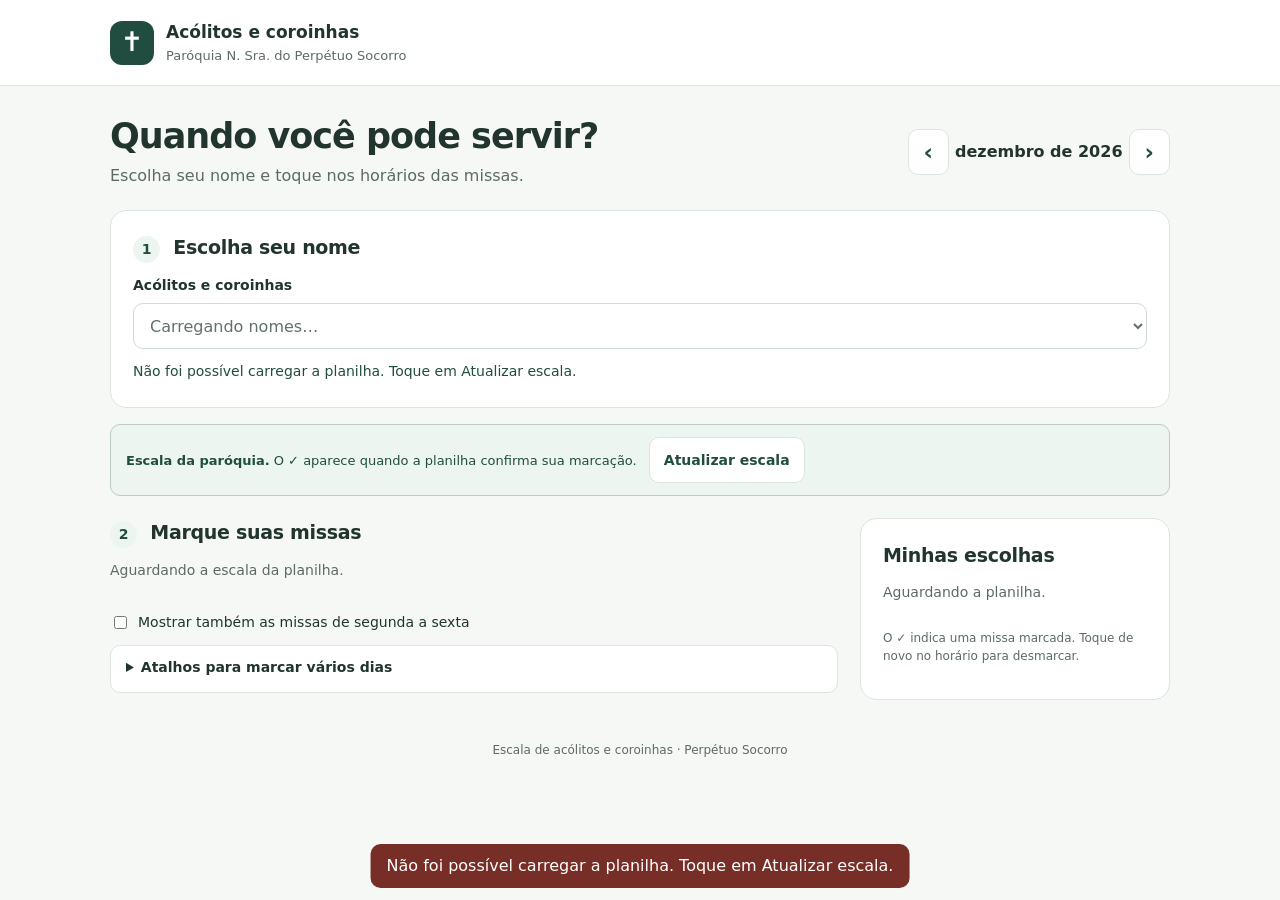
==== index.html @ 7ec21995 "Visual: modernizar e destacar lista de quem vai servir com cards, badges e tags de nomes" ====
<!DOCTYPE html>
<html lang="pt-BR">
<head>
<meta charset="UTF-8">
<meta name="viewport" content="width=device-width, initial-scale=1">
<meta name="theme-color" content="#214d40">
<title>Escala de Acólitos e Coroinhas</title>
<link rel="icon" href="favicon.ico">
<style>
:root{--green:#214d40;--light:#edf5f0;--ink:#21352e;--muted:#5c6b63;--line:#dce5de;--bg:#f6f8f5}*{box-sizing:border-box}body{margin:0;background:var(--bg);color:var(--ink);font-family:system-ui,-apple-system,BlinkMacSystemFont,"Segoe UI",sans-serif;font-size:16px;line-height:1.5}button,select{font:inherit}button,a,select{-webkit-tap-highlight-color:transparent}button,select,summary{min-height:46px}button{cursor:pointer;border:1px solid var(--line);border-radius:10px;background:white;color:var(--green);padding:10px 14px;font-weight:600}button:hover{background:var(--light)}button:disabled{cursor:default;opacity:.55}button:focus-visible,a:focus-visible,select:focus-visible,summary:focus-visible{outline:3px solid #b47e25;outline-offset:3px}a{color:var(--green);text-underline-offset:3px}.wrap{width:min(1060px,100% - 36px);margin:auto}header{background:white;border-bottom:1px solid var(--line)}.brand{display:flex;gap:12px;align-items:center;padding:20px 0}.brand-mark{display:grid;place-items:center;width:44px;height:44px;border-radius:12px;background:var(--green);color:white;font-size:27px}.brand strong{display:block;font-size:17px}.brand small{display:block;color:var(--muted);font-size:13px}.intro{margin:30px 0 22px;display:flex;justify-content:space-between;align-items:center;gap:16px}h1{font-size:clamp(27px,4vw,35px);letter-spacing:-1px;line-height:1.15;margin:0 0 8px}h2{font-size:19px;margin:0 0 12px;letter-spacing:-.3px}h3{font-size:16px;margin:0}.muted{color:var(--muted)}p{margin:0 0 12px}.intro p{margin:0}.month-nav{display:flex;align-items:center;gap:6px;white-space:nowrap}.month-nav span{min-width:165px;text-align:center;font-weight:650}.month-nav button{font-size:23px;line-height:1;padding:8px 15px}.card{background:white;border:1px solid var(--line);border-radius:16px;padding:22px}.step{display:inline-grid;place-items:center;width:27px;height:27px;background:var(--light);color:var(--green);border-radius:50%;font-size:14px;margin-right:7px}.profile-fields{display:grid;grid-template-columns:260px 1fr;gap:22px}.field-label{display:block;font-size:14px;font-weight:650;margin-bottom:7px}.roles{display:flex;gap:6px}.roles button{flex:1}.roles button[aria-pressed="true"]{background:var(--green);color:white;border-color:var(--green)}select{width:100%;border:1px solid #bdcdc1;border-radius:10px;background:white;color:var(--ink);padding:10px 12px}.notice{font-size:13px;color:#6f561c;background:#fbf6e8;border:1px solid #eadfbe;padding:12px 15px;border-radius:10px;margin:16px 0 22px}.layout{display:grid;grid-template-columns:minmax(0,1fr) 310px;gap:22px;align-items:start}.calendar-head{margin-bottom:18px}.calendar-head p{font-size:14px}.shortcuts{border:1px solid var(--line);border-radius:10px;margin-bottom:18px;background:white}summary{cursor:pointer;display:list-item;padding:11px 15px;font-weight:600;font-size:14px}.shortcut-actions{display:flex;gap:8px;flex-wrap:wrap;padding:0 14px 14px}.shortcut-actions button{font-size:14px}.day{margin-bottom:14px;padding:18px}.day-head{display:flex;justify-content:space-between;gap:12px;align-items:center;margin-bottom:12px}.day-head time{font-size:15px;font-weight:700}.today-tag{font-size:12px;color:var(--green);background:var(--light);padding:3px 8px;border-radius:6px}.slots{display:grid;grid-template-columns:repeat(3,minmax(0,1fr));gap:9px}.slot{min-height:66px;padding:9px 6px;display:flex;flex-direction:column;align-items:center;justify-content:center;gap:1px}.slot small{font-size:11px;font-weight:500;color:var(--muted)}.slot[aria-pressed="true"]{background:var(--green);border-color:var(--green);color:white}.slot[aria-pressed="true"] small{color:#e4f0e8}.roster{margin-top:14px;border-top:1px dashed var(--line);padding-top:10px}.roster summary{cursor:pointer;padding:8px 12px;background:var(--light);border:1px solid #d5e5db;border-radius:8px;color:var(--green);font-weight:700;font-size:13.5px;display:inline-flex;align-items:center;gap:8px;transition:all .2s ease;user-select:none}.roster summary:hover{background:#e2ede6;border-color:#bcd5c5}.roster[open] summary{margin-bottom:12px;background:var(--green);color:white;border-color:var(--green)}.roster-list{display:flex;flex-direction:column;gap:9px;background:#f8faf8;border:1px solid #e1ebe4;border-radius:12px;padding:12px;margin-top:8px}.roster-row{display:flex;flex-direction:column;gap:7px;background:white;border:1px solid #e3ede6;border-radius:10px;padding:10px 12px;box-shadow:0 1px 3px rgba(33,77,64,.04)}.roster-row-head{display:flex;align-items:center;justify-content:space-between;gap:8px;flex-wrap:wrap}.roster-time-badge{background:var(--green);color:white;font-size:13px;font-weight:700;padding:3px 9px;border-radius:6px;display:inline-flex;align-items:center;gap:4px;letter-spacing:.3px}.roster-label-tag{background:#fef7e6;color:#8c6818;border:1px solid #f6e0a8;font-size:11.5px;font-weight:600;padding:2px 8px;border-radius:6px}.roster-count-badge{font-size:11.5px;font-weight:600;color:var(--muted);background:#edf3ef;padding:2px 8px;border-radius:6px;margin-left:auto}.roster-names-wrap{display:flex;flex-wrap:wrap;gap:6px;align-items:center;padding-top:2px}.roster-name-tag{display:inline-flex;align-items:center;gap:5px;background:#edf5f0;border:1px solid #c7dcce;color:#1a4234;font-size:13px;font-weight:600;padding:4px 11px;border-radius:20px;box-shadow:0 1px 2px rgba(0,0,0,.03)}.roster-name-tag.is-me{background:#214d40;color:white;border-color:#214d40;font-weight:700}.roster-empty-tag{font-size:12px;color:#7b8e84;font-style:italic;background:#fafcfa;border:1px dashed #cedbd2;border-radius:8px;padding:5px 10px;display:inline-block}.summary-card{position:sticky;top:20px}.summary-count{font-size:14px;color:var(--muted);margin-bottom:12px}.summary-list{list-style:none;padding:0;margin:0;max-height:350px;overflow:auto}.summary-list li{display:flex;align-items:center;justify-content:space-between;gap:8px;padding:10px 0;border-top:1px solid var(--line);font-size:14px}.remove{border:0;background:none;padding:8px;min-width:44px;min-height:44px;font-size:20px;color:#79534c}.empty{font-size:14px;color:var(--muted);padding:12px 0}.danger{color:#88473c;font-size:13px;width:100%;margin-top:16px}.save-note{font-size:12px;color:var(--muted);margin-top:14px}.status{font-size:14px;min-height:24px;margin-top:12px;color:var(--green)}footer{font-size:12px;color:var(--muted);padding:30px 0;text-align:center}.skip{position:absolute;left:10px;top:-70px;background:white;padding:12px;z-index:10}.skip:focus{top:10px}.summary-jump{display:none}@media(max-width:760px){.intro{display:block;margin-top:24px}.month-nav{margin-top:18px;justify-content:space-between}.profile-fields{grid-template-columns:1fr;gap:16px}.layout{grid-template-columns:1fr}.summary-card{position:static}.card{padding:18px}.summary-jump{display:inline-block;font-size:14px;margin-top:8px}.brand strong{font-size:15px}.brand small{font-size:11px}.wrap{width:calc(100% - 28px)}.day{padding:16px}.slots{gap:8px}.notice{margin-bottom:20px}#mySchedule{scroll-margin-top:15px}}@media(prefers-reduced-motion:no-preference){html{scroll-behavior:smooth}}
.weekday{display:flex;align-items:center;gap:8px;min-height:46px;font-size:14px}.notice button{margin-left:8px;font-size:14px}.notice{background:#edf5f0;color:#214d40;border-color:#bbcebf}#feedback{position:fixed;bottom:12px;left:50%;transform:translateX(-50%);width:max-content;max-width:calc(100% - 24px);background:#214d40;color:white;padding:10px 16px;border-radius:10px;z-index:15;pointer-events:none}#feedback.error{background:#762e27}button[hidden]{display:none}</style>
</head>
<body>
<a class="skip" href="#identity">Ir para escolher meu nome</a>
<header><div class="wrap brand"><span class="brand-mark" aria-hidden="true">✝</span><div><strong>Acólitos e coroinhas</strong><small>Paróquia N. Sra. do Perpétuo Socorro</small></div></div></header>
<main class="wrap">
<div class="intro"><div><h1>Quando você pode servir?</h1><p class="muted">Escolha seu nome e toque nos horários das missas.</p></div><nav class="month-nav" aria-label="Escolher mês"><button id="prevMonth" aria-label="Mês anterior">‹</button><span id="monthLabel" aria-live="polite"></span><button id="nextMonth" aria-label="Próximo mês">›</button></nav></div>
<section id="identity" class="card" aria-labelledby="identityTitle"><h2 id="identityTitle"><span class="step">1</span> Escolha seu nome</h2><label for="userSelect" class="field-label">Acólitos e coroinhas</label><select id="userSelect" disabled><option>Carregando nomes…</option></select><div id="status" class="status" role="status" aria-live="polite">Buscando a escala na planilha…</div></section>
<p class="notice"><strong>Escala da paróquia.</strong> O ✓ aparece quando a planilha confirma sua marcação. <button id="refresh" type="button">Atualizar escala</button></p>
<div class="layout"><section aria-labelledby="calendarTitle"><div class="calendar-head"><h2 id="calendarTitle"><span class="step">2</span> Marque suas missas</h2><p class="muted" id="calendarHint">Escolha seu nome acima para liberar os horários.</p><a href="#mySchedule" class="summary-jump">Ver minhas escolhas ↓</a></div>
<label class="weekday"><input type="checkbox" id="allDays"> Mostrar também as missas de segunda a sexta</label><details class="shortcuts"><summary>Atalhos para marcar vários dias</summary><div class="shortcut-actions"><button data-bulk="19:00">Domingos às 19h</button><button data-bulk="10:00">Domingos às 10h</button><button data-bulk="18:00">Sábados às 18h</button></div></details><div id="days"></div></section>
<aside id="mySchedule" class="card summary-card" aria-labelledby="summaryTitle"><h2 id="summaryTitle">Minhas escolhas</h2><p class="summary-count" id="summaryCount"></p><ul class="summary-list" id="summaryList"></ul><button class="danger" id="clearAll" disabled>Desmarcar minhas missas deste mês</button><p class="save-note">O ✓ indica uma missa marcada. Toque de novo no horário para desmarcar.</p></aside></div>
</main><div id="feedback" role="status" hidden></div><footer class="wrap">Escala de acólitos e coroinhas · Perpétuo Socorro</footer>
<script src="escala-planilha.js"></script>
</body>
</html>
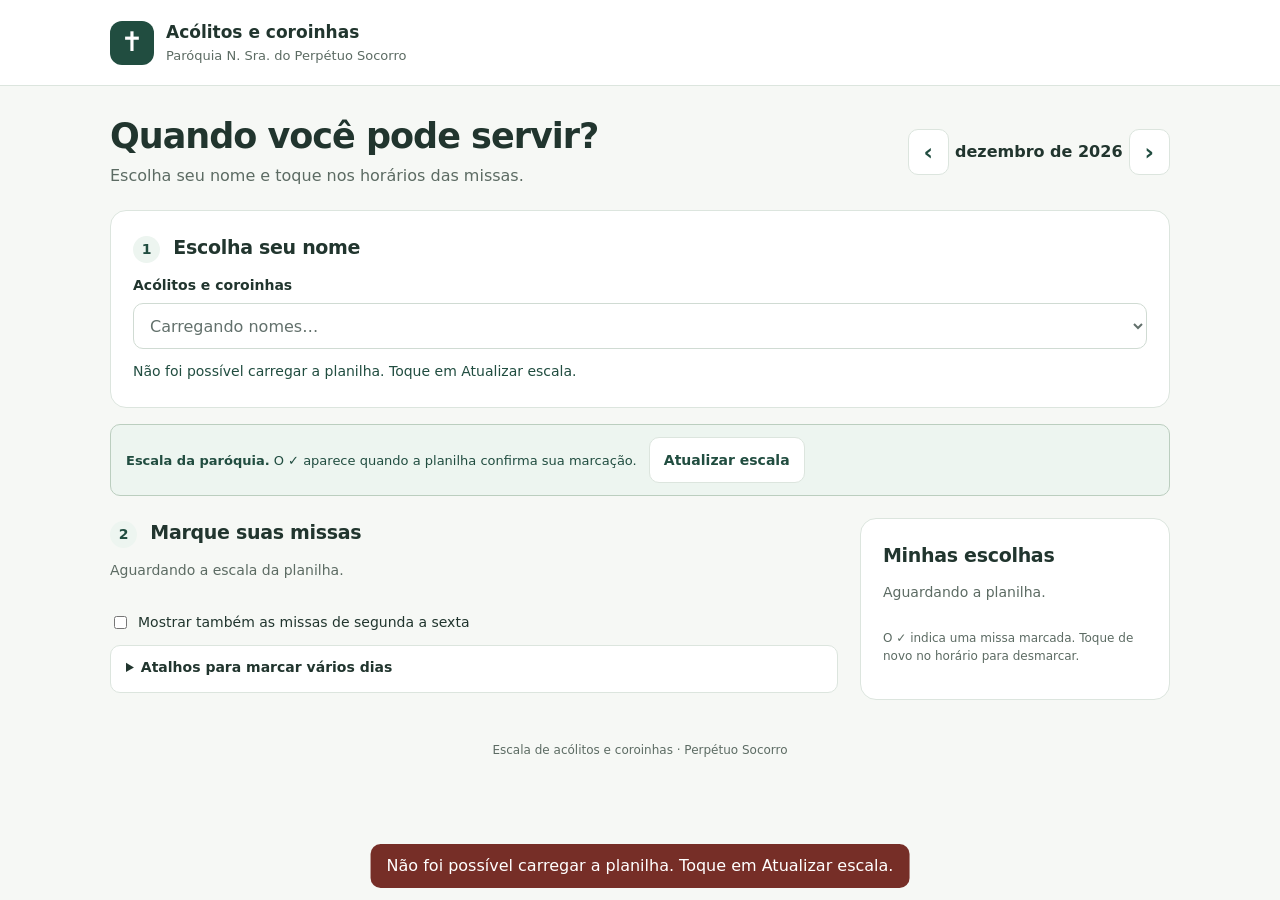
==== commit d6853441: "Adicionar opcoes para Substituir acolito, tirar individualmente no x e botao Tirar todos do horario" ====
--- a/index.html
+++ b/index.html
@@ -1,26 +1,804 @@
 <!DOCTYPE html>
 <html lang="pt-BR">
+
 <head>
-<meta charset="UTF-8">
-<meta name="viewport" content="width=device-width, initial-scale=1">
-<meta name="theme-color" content="#214d40">
-<title>Escala de Acólitos e Coroinhas</title>
-<link rel="icon" href="favicon.ico">
-<style>
-:root{--green:#214d40;--light:#edf5f0;--ink:#21352e;--muted:#5c6b63;--line:#dce5de;--bg:#f6f8f5}*{box-sizing:border-box}body{margin:0;background:var(--bg);color:var(--ink);font-family:system-ui,-apple-system,BlinkMacSystemFont,"Segoe UI",sans-serif;font-size:16px;line-height:1.5}button,select{font:inherit}button,a,select{-webkit-tap-highlight-color:transparent}button,select,summary{min-height:46px}button{cursor:pointer;border:1px solid var(--line);border-radius:10px;background:white;color:var(--green);padding:10px 14px;font-weight:600}button:hover{background:var(--light)}button:disabled{cursor:default;opacity:.55}button:focus-visible,a:focus-visible,select:focus-visible,summary:focus-visible{outline:3px solid #b47e25;outline-offset:3px}a{color:var(--green);text-underline-offset:3px}.wrap{width:min(1060px,100% - 36px);margin:auto}header{background:white;border-bottom:1px solid var(--line)}.brand{display:flex;gap:12px;align-items:center;padding:20px 0}.brand-mark{display:grid;place-items:center;width:44px;height:44px;border-radius:12px;background:var(--green);color:white;font-size:27px}.brand strong{display:block;font-size:17px}.brand small{display:block;color:var(--muted);font-size:13px}.intro{margin:30px 0 22px;display:flex;justify-content:space-between;align-items:center;gap:16px}h1{font-size:clamp(27px,4vw,35px);letter-spacing:-1px;line-height:1.15;margin:0 0 8px}h2{font-size:19px;margin:0 0 12px;letter-spacing:-.3px}h3{font-size:16px;margin:0}.muted{color:var(--muted)}p{margin:0 0 12px}.intro p{margin:0}.month-nav{display:flex;align-items:center;gap:6px;white-space:nowrap}.month-nav span{min-width:165px;text-align:center;font-weight:650}.month-nav button{font-size:23px;line-height:1;padding:8px 15px}.card{background:white;border:1px solid var(--line);border-radius:16px;padding:22px}.step{display:inline-grid;place-items:center;width:27px;height:27px;background:var(--light);color:var(--green);border-radius:50%;font-size:14px;margin-right:7px}.profile-fields{display:grid;grid-template-columns:260px 1fr;gap:22px}.field-label{display:block;font-size:14px;font-weight:650;margin-bottom:7px}.roles{display:flex;gap:6px}.roles button{flex:1}.roles button[aria-pressed="true"]{background:var(--green);color:white;border-color:var(--green)}select{width:100%;border:1px solid #bdcdc1;border-radius:10px;background:white;color:var(--ink);padding:10px 12px}.notice{font-size:13px;color:#6f561c;background:#fbf6e8;border:1px solid #eadfbe;padding:12px 15px;border-radius:10px;margin:16px 0 22px}.layout{display:grid;grid-template-columns:minmax(0,1fr) 310px;gap:22px;align-items:start}.calendar-head{margin-bottom:18px}.calendar-head p{font-size:14px}.shortcuts{border:1px solid var(--line);border-radius:10px;margin-bottom:18px;background:white}summary{cursor:pointer;display:list-item;padding:11px 15px;font-weight:600;font-size:14px}.shortcut-actions{display:flex;gap:8px;flex-wrap:wrap;padding:0 14px 14px}.shortcut-actions button{font-size:14px}.day{margin-bottom:14px;padding:18px}.day-head{display:flex;justify-content:space-between;gap:12px;align-items:center;margin-bottom:12px}.day-head time{font-size:15px;font-weight:700}.today-tag{font-size:12px;color:var(--green);background:var(--light);padding:3px 8px;border-radius:6px}.slots{display:grid;grid-template-columns:repeat(3,minmax(0,1fr));gap:9px}.slot{min-height:66px;padding:9px 6px;display:flex;flex-direction:column;align-items:center;justify-content:center;gap:1px}.slot small{font-size:11px;font-weight:500;color:var(--muted)}.slot[aria-pressed="true"]{background:var(--green);border-color:var(--green);color:white}.slot[aria-pressed="true"] small{color:#e4f0e8}.roster{margin-top:14px;border-top:1px dashed var(--line);padding-top:10px}.roster summary{cursor:pointer;padding:8px 12px;background:var(--light);border:1px solid #d5e5db;border-radius:8px;color:var(--green);font-weight:700;font-size:13.5px;display:inline-flex;align-items:center;gap:8px;transition:all .2s ease;user-select:none}.roster summary:hover{background:#e2ede6;border-color:#bcd5c5}.roster[open] summary{margin-bottom:12px;background:var(--green);color:white;border-color:var(--green)}.roster-list{display:flex;flex-direction:column;gap:9px;background:#f8faf8;border:1px solid #e1ebe4;border-radius:12px;padding:12px;margin-top:8px}.roster-row{display:flex;flex-direction:column;gap:7px;background:white;border:1px solid #e3ede6;border-radius:10px;padding:10px 12px;box-shadow:0 1px 3px rgba(33,77,64,.04)}.roster-row-head{display:flex;align-items:center;justify-content:space-between;gap:8px;flex-wrap:wrap}.roster-time-badge{background:var(--green);color:white;font-size:13px;font-weight:700;padding:3px 9px;border-radius:6px;display:inline-flex;align-items:center;gap:4px;letter-spacing:.3px}.roster-label-tag{background:#fef7e6;color:#8c6818;border:1px solid #f6e0a8;font-size:11.5px;font-weight:600;padding:2px 8px;border-radius:6px}.roster-count-badge{font-size:11.5px;font-weight:600;color:var(--muted);background:#edf3ef;padding:2px 8px;border-radius:6px;margin-left:auto}.roster-names-wrap{display:flex;flex-wrap:wrap;gap:6px;align-items:center;padding-top:2px}.roster-name-tag{display:inline-flex;align-items:center;gap:5px;background:#edf5f0;border:1px solid #c7dcce;color:#1a4234;font-size:13px;font-weight:600;padding:4px 11px;border-radius:20px;box-shadow:0 1px 2px rgba(0,0,0,.03)}.roster-name-tag.is-me{background:#214d40;color:white;border-color:#214d40;font-weight:700}.roster-empty-tag{font-size:12px;color:#7b8e84;font-style:italic;background:#fafcfa;border:1px dashed #cedbd2;border-radius:8px;padding:5px 10px;display:inline-block}.summary-card{position:sticky;top:20px}.summary-count{font-size:14px;color:var(--muted);margin-bottom:12px}.summary-list{list-style:none;padding:0;margin:0;max-height:350px;overflow:auto}.summary-list li{display:flex;align-items:center;justify-content:space-between;gap:8px;padding:10px 0;border-top:1px solid var(--line);font-size:14px}.remove{border:0;background:none;padding:8px;min-width:44px;min-height:44px;font-size:20px;color:#79534c}.empty{font-size:14px;color:var(--muted);padding:12px 0}.danger{color:#88473c;font-size:13px;width:100%;margin-top:16px}.save-note{font-size:12px;color:var(--muted);margin-top:14px}.status{font-size:14px;min-height:24px;margin-top:12px;color:var(--green)}footer{font-size:12px;color:var(--muted);padding:30px 0;text-align:center}.skip{position:absolute;left:10px;top:-70px;background:white;padding:12px;z-index:10}.skip:focus{top:10px}.summary-jump{display:none}@media(max-width:760px){.intro{display:block;margin-top:24px}.month-nav{margin-top:18px;justify-content:space-between}.profile-fields{grid-template-columns:1fr;gap:16px}.layout{grid-template-columns:1fr}.summary-card{position:static}.card{padding:18px}.summary-jump{display:inline-block;font-size:14px;margin-top:8px}.brand strong{font-size:15px}.brand small{font-size:11px}.wrap{width:calc(100% - 28px)}.day{padding:16px}.slots{gap:8px}.notice{margin-bottom:20px}#mySchedule{scroll-margin-top:15px}}@media(prefers-reduced-motion:no-preference){html{scroll-behavior:smooth}}
-.weekday{display:flex;align-items:center;gap:8px;min-height:46px;font-size:14px}.notice button{margin-left:8px;font-size:14px}.notice{background:#edf5f0;color:#214d40;border-color:#bbcebf}#feedback{position:fixed;bottom:12px;left:50%;transform:translateX(-50%);width:max-content;max-width:calc(100% - 24px);background:#214d40;color:white;padding:10px 16px;border-radius:10px;z-index:15;pointer-events:none}#feedback.error{background:#762e27}button[hidden]{display:none}</style>
+    <meta charset="UTF-8">
+    <meta name="viewport" content="width=device-width, initial-scale=1">
+    <meta name="theme-color" content="#214d40">
+    <title>Escala de Acólitos e Coroinhas</title>
+    <link rel="icon" href="favicon.ico">
+    <style>
+        :root {
+            --green: #214d40;
+            --light: #edf5f0;
+            --ink: #21352e;
+            --muted: #5c6b63;
+            --line: #dce5de;
+            --bg: #f6f8f5
+        }
+
+        * {
+            box-sizing: border-box
+        }
+
+        body {
+            margin: 0;
+            background: var(--bg);
+            color: var(--ink);
+            font-family: system-ui, -apple-system, BlinkMacSystemFont, "Segoe UI", sans-serif;
+            font-size: 16px;
+            line-height: 1.5
+        }
+
+        button,
+        select {
+            font: inherit
+        }
+
+        button,
+        a,
+        select {
+            -webkit-tap-highlight-color: transparent
+        }
+
+        button,
+        select,
+        summary {
+            min-height: 46px
+        }
+
+        button {
+            cursor: pointer;
+            border: 1px solid var(--line);
+            border-radius: 10px;
+            background: white;
+            color: var(--green);
+            padding: 10px 14px;
+            font-weight: 600
+        }
+
+        button:hover {
+            background: var(--light)
+        }
+
+        button:disabled {
+            cursor: default;
+            opacity: .55
+        }
+
+        button:focus-visible,
+        a:focus-visible,
+        select:focus-visible,
+        summary:focus-visible {
+            outline: 3px solid #b47e25;
+            outline-offset: 3px
+        }
+
+        a {
+            color: var(--green);
+            text-underline-offset: 3px
+        }
+
+        .wrap {
+            width: min(1060px, 100% - 36px);
+            margin: auto
+        }
+
+        header {
+            background: white;
+            border-bottom: 1px solid var(--line)
+        }
+
+        .brand {
+            display: flex;
+            gap: 12px;
+            align-items: center;
+            padding: 20px 0
+        }
+
+        .brand-mark {
+            display: grid;
+            place-items: center;
+            width: 44px;
+            height: 44px;
+            border-radius: 12px;
+            background: var(--green);
+            color: white;
+            font-size: 27px
+        }
+
+        .brand strong {
+            display: block;
+            font-size: 17px
+        }
+
+        .brand small {
+            display: block;
+            color: var(--muted);
+            font-size: 13px
+        }
+
+        .intro {
+            margin: 30px 0 22px;
+            display: flex;
+            justify-content: space-between;
+            align-items: center;
+            gap: 16px
+        }
+
+        h1 {
+            font-size: clamp(27px, 4vw, 35px);
+            letter-spacing: -1px;
+            line-height: 1.15;
+            margin: 0 0 8px
+        }
+
+        h2 {
+            font-size: 19px;
+            margin: 0 0 12px;
+            letter-spacing: -.3px
+        }
+
+        h3 {
+            font-size: 16px;
+            margin: 0
+        }
+
+        .muted {
+            color: var(--muted)
+        }
+
+        p {
+            margin: 0 0 12px
+        }
+
+        .intro p {
+            margin: 0
+        }
+
+        .month-nav {
+            display: flex;
+            align-items: center;
+            gap: 6px;
+            white-space: nowrap
+        }
+
+        .month-nav span {
+            min-width: 165px;
+            text-align: center;
+            font-weight: 650
+        }
+
+        .month-nav button {
+            font-size: 23px;
+            line-height: 1;
+            padding: 8px 15px
+        }
+
+        .card {
+            background: white;
+            border: 1px solid var(--line);
+            border-radius: 16px;
+            padding: 22px
+        }
+
+        .step {
+            display: inline-grid;
+            place-items: center;
+            width: 27px;
+            height: 27px;
+            background: var(--light);
+            color: var(--green);
+            border-radius: 50%;
+            font-size: 14px;
+            margin-right: 7px
+        }
+
+        .profile-fields {
+            display: grid;
+            grid-template-columns: 260px 1fr;
+            gap: 22px
+        }
+
+        .field-label {
+            display: block;
+            font-size: 14px;
+            font-weight: 650;
+            margin-bottom: 7px
+        }
+
+        .roles {
+            display: flex;
+            gap: 6px
+        }
+
+        .roles button {
+            flex: 1
+        }
+
+        .roles button[aria-pressed="true"] {
+            background: var(--green);
+            color: white;
+            border-color: var(--green)
+        }
+
+        select {
+            width: 100%;
+            border: 1px solid #bdcdc1;
+            border-radius: 10px;
+            background: white;
+            color: var(--ink);
+            padding: 10px 12px
+        }
+
+        .notice {
+            font-size: 13px;
+            color: #6f561c;
+            background: #fbf6e8;
+            border: 1px solid #eadfbe;
+            padding: 12px 15px;
+            border-radius: 10px;
+            margin: 16px 0 22px
+        }
+
+        .layout {
+            display: grid;
+            grid-template-columns: minmax(0, 1fr) 310px;
+            gap: 22px;
+            align-items: start
+        }
+
+        .calendar-head {
+            margin-bottom: 18px
+        }
+
+        .calendar-head p {
+            font-size: 14px
+        }
+
+        .shortcuts {
+            border: 1px solid var(--line);
+            border-radius: 10px;
+            margin-bottom: 18px;
+            background: white
+        }
+
+        summary {
+            cursor: pointer;
+            display: list-item;
+            padding: 11px 15px;
+            font-weight: 600;
+            font-size: 14px
+        }
+
+        .shortcut-actions {
+            display: flex;
+            gap: 8px;
+            flex-wrap: wrap;
+            padding: 0 14px 14px
+        }
+
+        .shortcut-actions button {
+            font-size: 14px
+        }
+
+        .day {
+            margin-bottom: 14px;
+            padding: 18px
+        }
+
+        .day-head {
+            display: flex;
+            justify-content: space-between;
+            gap: 12px;
+            align-items: center;
+            margin-bottom: 12px
+        }
+
+        .day-head time {
+            font-size: 15px;
+            font-weight: 700
+        }
+
+        .today-tag {
+            font-size: 12px;
+            color: var(--green);
+            background: var(--light);
+            padding: 3px 8px;
+            border-radius: 6px
+        }
+
+        .slots {
+            display: grid;
+            grid-template-columns: repeat(3, minmax(0, 1fr));
+            gap: 9px
+        }
+
+        .slot {
+            min-height: 66px;
+            padding: 9px 6px;
+            display: flex;
+            flex-direction: column;
+            align-items: center;
+            justify-content: center;
+            gap: 1px
+        }
+
+        .slot small {
+            font-size: 11px;
+            font-weight: 500;
+            color: var(--muted)
+        }
+
+        .slot[aria-pressed="true"] {
+            background: var(--green);
+            border-color: var(--green);
+            color: white
+        }
+
+        .slot[aria-pressed="true"] small {
+            color: #e4f0e8
+        }
+
+        .roster {
+            margin-top: 14px;
+            border-top: 1px dashed var(--line);
+            padding-top: 10px
+        }
+
+        .roster summary {
+            cursor: pointer;
+            padding: 8px 12px;
+            background: var(--light);
+            border: 1px solid #d5e5db;
+            border-radius: 8px;
+            color: var(--green);
+            font-weight: 700;
+            font-size: 13.5px;
+            display: inline-flex;
+            align-items: center;
+            gap: 8px;
+            transition: all .2s ease;
+            user-select: none
+        }
+
+        .roster summary:hover {
+            background: #e2ede6;
+            border-color: #bcd5c5
+        }
+
+        .roster[open] summary {
+            margin-bottom: 12px;
+            background: var(--green);
+            color: white;
+            border-color: var(--green)
+        }
+
+        .roster-list {
+            display: flex;
+            flex-direction: column;
+            gap: 9px;
+            background: #f8faf8;
+            border: 1px solid #e1ebe4;
+            border-radius: 12px;
+            padding: 12px;
+            margin-top: 8px
+        }
+
+        .roster-row {
+            display: flex;
+            flex-direction: column;
+            gap: 7px;
+            background: white;
+            border: 1px solid #e3ede6;
+            border-radius: 10px;
+            padding: 10px 12px;
+            box-shadow: 0 1px 3px rgba(33, 77, 64, .04)
+        }
+
+        .roster-row-head {
+            display: flex;
+            align-items: center;
+            justify-content: space-between;
+            gap: 8px;
+            flex-wrap: wrap
+        }
+
+        .roster-time-badge {
+            background: var(--green);
+            color: white;
+            font-size: 13px;
+            font-weight: 700;
+            padding: 3px 9px;
+            border-radius: 6px;
+            display: inline-flex;
+            align-items: center;
+            gap: 4px;
+            letter-spacing: .3px
+        }
+
+        .roster-label-tag {
+            background: #fef7e6;
+            color: #8c6818;
+            border: 1px solid #f6e0a8;
+            font-size: 11.5px;
+            font-weight: 600;
+            padding: 2px 8px;
+            border-radius: 6px
+        }
+
+        .roster-count-badge {
+            font-size: 11.5px;
+            font-weight: 600;
+            color: var(--muted);
+            background: #edf3ef;
+            padding: 2px 8px;
+            border-radius: 6px;
+            margin-left: auto
+        }
+
+        .roster-names-wrap {
+            display: flex;
+            flex-wrap: wrap;
+            gap: 6px;
+            align-items: center;
+            padding-top: 2px
+        }
+
+        .roster-name-tag {
+            display: inline-flex;
+            align-items: center;
+            gap: 5px;
+            background: #edf5f0;
+            border: 1px solid #c7dcce;
+            color: #1a4234;
+            font-size: 13px;
+            font-weight: 600;
+            padding: 4px 11px;
+            border-radius: 20px;
+            box-shadow: 0 1px 2px rgba(0, 0, 0, .03)
+        }
+
+        .roster-name-tag.is-me {
+            background: #214d40;
+            color: white;
+            border-color: #214d40;
+            font-weight: 700
+        }
+
+        .roster-empty-tag {
+            font-size: 12px;
+            color: #7b8e84;
+            font-style: italic;
+            background: #fafcfa;
+            border: 1px dashed #cedbd2;
+            border-radius: 8px;
+            padding: 5px 10px;
+            display: inline-block
+        }
+
+        .roster-btn-remove {
+            background: none;
+            border: 0;
+            color: #85352b;
+            font-weight: 700;
+            font-size: 15px;
+            line-height: 1;
+            margin-left: 5px;
+            padding: 0 4px;
+            cursor: pointer;
+            border-radius: 50%;
+            min-height: auto;
+            transition: all 0.15s ease;
+        }
+
+        .roster-btn-remove:hover {
+            background: #fcded9;
+            color: #5e1911;
+        }
+
+        .roster-actions-wrap {
+            display: flex;
+            gap: 6px;
+            align-items: center;
+        }
+
+        .roster-head-left {
+            display: flex;
+            align-items: center;
+            gap: 8px;
+            flex-wrap: wrap;
+        }
+
+        .roster-action-btn {
+            background: white;
+            border: 1px solid #c2d6c9;
+            border-radius: 6px;
+            color: var(--green);
+            font-size: 11.5px;
+            font-weight: 600;
+            padding: 3px 8px;
+            cursor: pointer;
+            min-height: 26px;
+            display: inline-flex;
+            align-items: center;
+            gap: 4px;
+            transition: all 0.15s ease;
+        }
+
+        .roster-action-btn:hover {
+            background: var(--light);
+            border-color: var(--green);
+        }
+
+        .roster-action-btn.danger {
+            color: #8c3228;
+            border-color: #ecc3be;
+            background: #fff5f4;
+        }
+
+        .roster-action-btn.danger:hover {
+            background: #fde8e6;
+            border-color: #8c3228;
+        }
+
+        .summary-card {
+            position: sticky;
+            top: 20px
+        }
+
+        .summary-count {
+            font-size: 14px;
+            color: var(--muted);
+            margin-bottom: 12px
+        }
+
+        .summary-list {
+            list-style: none;
+            padding: 0;
+            margin: 0;
+            max-height: 350px;
+            overflow: auto
+        }
+
+        .summary-list li {
+            display: flex;
+            align-items: center;
+            justify-content: space-between;
+            gap: 8px;
+            padding: 10px 0;
+            border-top: 1px solid var(--line);
+            font-size: 14px
+        }
+
+        .remove {
+            border: 0;
+            background: none;
+            padding: 8px;
+            min-width: 44px;
+            min-height: 44px;
+            font-size: 20px;
+            color: #79534c
+        }
+
+        .empty {
+            font-size: 14px;
+            color: var(--muted);
+            padding: 12px 0
+        }
+
+        .danger {
+            color: #88473c;
+            font-size: 13px;
+            width: 100%;
+            margin-top: 16px
+        }
+
+        .save-note {
+            font-size: 12px;
+            color: var(--muted);
+            margin-top: 14px
+        }
+
+        .status {
+            font-size: 14px;
+            min-height: 24px;
+            margin-top: 12px;
+            color: var(--green)
+        }
+
+        footer {
+            font-size: 12px;
+            color: var(--muted);
+            padding: 30px 0;
+            text-align: center
+        }
+
+        .skip {
+            position: absolute;
+            left: 10px;
+            top: -70px;
+            background: white;
+            padding: 12px;
+            z-index: 10
+        }
+
+        .skip:focus {
+            top: 10px
+        }
+
+        .summary-jump {
+            display: none
+        }
+
+        @media(max-width:760px) {
+            .intro {
+                display: block;
+                margin-top: 24px
+            }
+
+            .month-nav {
+                margin-top: 18px;
+                justify-content: space-between
+            }
+
+            .profile-fields {
+                grid-template-columns: 1fr;
+                gap: 16px
+            }
+
+            .layout {
+                grid-template-columns: 1fr
+            }
+
+            .summary-card {
+                position: static
+            }
+
+            .card {
+                padding: 18px
+            }
+
+            .summary-jump {
+                display: inline-block;
+                font-size: 14px;
+                margin-top: 8px
+            }
+
+            .brand strong {
+                font-size: 15px
+            }
+
+            .brand small {
+                font-size: 11px
+            }
+
+            .wrap {
+                width: calc(100% - 28px)
+            }
+
+            .day {
+                padding: 16px
+            }
+
+            .slots {
+                gap: 8px
+            }
+
+            .notice {
+                margin-bottom: 20px
+            }
+
+            #mySchedule {
+                scroll-margin-top: 15px
+            }
+        }
+
+        @media(prefers-reduced-motion:no-preference) {
+            html {
+                scroll-behavior: smooth
+            }
+        }
+
+        .weekday {
+            display: flex;
+            align-items: center;
+            gap: 8px;
+            min-height: 46px;
+            font-size: 14px
+        }
+
+        .notice button {
+            margin-left: 8px;
+            font-size: 14px
+        }
+
+        .notice {
+            background: #edf5f0;
+            color: #214d40;
+            border-color: #bbcebf
+        }
+
+        #feedback {
+            position: fixed;
+            bottom: 12px;
+            left: 50%;
+            transform: translateX(-50%);
+            width: max-content;
+            max-width: calc(100% - 24px);
+            background: #214d40;
+            color: white;
+            padding: 10px 16px;
+            border-radius: 10px;
+            z-index: 15;
+            pointer-events: none
+        }
+
+        #feedback.error {
+            background: #762e27
+        }
+
+        button[hidden] {
+            display: none
+        }
+    </style>
 </head>
+
 <body>
-<a class="skip" href="#identity">Ir para escolher meu nome</a>
-<header><div class="wrap brand"><span class="brand-mark" aria-hidden="true">✝</span><div><strong>Acólitos e coroinhas</strong><small>Paróquia N. Sra. do Perpétuo Socorro</small></div></div></header>
-<main class="wrap">
-<div class="intro"><div><h1>Quando você pode servir?</h1><p class="muted">Escolha seu nome e toque nos horários das missas.</p></div><nav class="month-nav" aria-label="Escolher mês"><button id="prevMonth" aria-label="Mês anterior">‹</button><span id="monthLabel" aria-live="polite"></span><button id="nextMonth" aria-label="Próximo mês">›</button></nav></div>
-<section id="identity" class="card" aria-labelledby="identityTitle"><h2 id="identityTitle"><span class="step">1</span> Escolha seu nome</h2><label for="userSelect" class="field-label">Acólitos e coroinhas</label><select id="userSelect" disabled><option>Carregando nomes…</option></select><div id="status" class="status" role="status" aria-live="polite">Buscando a escala na planilha…</div></section>
-<p class="notice"><strong>Escala da paróquia.</strong> O ✓ aparece quando a planilha confirma sua marcação. <button id="refresh" type="button">Atualizar escala</button></p>
-<div class="layout"><section aria-labelledby="calendarTitle"><div class="calendar-head"><h2 id="calendarTitle"><span class="step">2</span> Marque suas missas</h2><p class="muted" id="calendarHint">Escolha seu nome acima para liberar os horários.</p><a href="#mySchedule" class="summary-jump">Ver minhas escolhas ↓</a></div>
-<label class="weekday"><input type="checkbox" id="allDays"> Mostrar também as missas de segunda a sexta</label><details class="shortcuts"><summary>Atalhos para marcar vários dias</summary><div class="shortcut-actions"><button data-bulk="19:00">Domingos às 19h</button><button data-bulk="10:00">Domingos às 10h</button><button data-bulk="18:00">Sábados às 18h</button></div></details><div id="days"></div></section>
-<aside id="mySchedule" class="card summary-card" aria-labelledby="summaryTitle"><h2 id="summaryTitle">Minhas escolhas</h2><p class="summary-count" id="summaryCount"></p><ul class="summary-list" id="summaryList"></ul><button class="danger" id="clearAll" disabled>Desmarcar minhas missas deste mês</button><p class="save-note">O ✓ indica uma missa marcada. Toque de novo no horário para desmarcar.</p></aside></div>
-</main><div id="feedback" role="status" hidden></div><footer class="wrap">Escala de acólitos e coroinhas · Perpétuo Socorro</footer>
-<script src="escala-planilha.js"></script>
+    <a class="skip" href="#identity">Ir para escolher meu nome</a>
+    <header>
+        <div class="wrap brand"><span class="brand-mark" aria-hidden="true">✝</span>
+            <div><strong>Acólitos e coroinhas</strong><small>Paróquia N. Sra. do Perpétuo Socorro</small></div>
+        </div>
+    </header>
+    <main class="wrap">
+        <div class="intro">
+            <div>
+                <h1>Quando você pode servir?</h1>
+                <p class="muted">Escolha seu nome e toque nos horários das missas.</p>
+            </div>
+            <nav class="month-nav" aria-label="Escolher mês"><button id="prevMonth"
+                    aria-label="Mês anterior">‹</button><span id="monthLabel" aria-live="polite"></span><button
+                    id="nextMonth" aria-label="Próximo mês">›</button></nav>
+        </div>
+        <section id="identity" class="card" aria-labelledby="identityTitle">
+            <h2 id="identityTitle"><span class="step">1</span> Escolha seu nome</h2><label for="userSelect"
+                class="field-label">Acólitos e coroinhas</label><select id="userSelect" disabled>
+                <option>Carregando nomes…</option>
+            </select>
+            <div id="status" class="status" role="status" aria-live="polite">Buscando a escala na planilha…</div>
+        </section>
+        <p class="notice"><strong>Escala da paróquia.</strong> O ✓ aparece quando a planilha confirma sua marcação.
+            <button id="refresh" type="button">Atualizar escala</button></p>
+        <div class="layout">
+            <section aria-labelledby="calendarTitle">
+                <div class="calendar-head">
+                    <h2 id="calendarTitle"><span class="step">2</span> Marque suas missas</h2>
+                    <p class="muted" id="calendarHint">Escolha seu nome acima para liberar os horários.</p><a
+                        href="#mySchedule" class="summary-jump">Ver minhas escolhas ↓</a>
+                </div>
+                <label class="weekday"><input type="checkbox" id="allDays"> Mostrar também as missas de segunda a
+                    sexta</label>
+                <details class="shortcuts">
+                    <summary>Atalhos para marcar vários dias</summary>
+                    <div class="shortcut-actions"><button data-bulk="19:00">Domingos às 19h</button><button
+                            data-bulk="10:00">Domingos às 10h</button><button data-bulk="18:00">Sábados às 18h</button>
+                    </div>
+                </details>
+                <div id="days"></div>
+            </section>
+            <aside id="mySchedule" class="card summary-card" aria-labelledby="summaryTitle">
+                <h2 id="summaryTitle">Minhas escolhas</h2>
+                <p class="summary-count" id="summaryCount"></p>
+                <ul class="summary-list" id="summaryList"></ul><button class="danger" id="clearAll" disabled>Desmarcar
+                    minhas missas deste mês</button>
+                <p class="save-note">O ✓ indica uma missa marcada. Toque de novo no horário para desmarcar.</p>
+            </aside>
+        </div>
+    </main>
+    <div id="feedback" role="status" hidden></div>
+    <footer class="wrap">Escala de acólitos e coroinhas · Perpétuo Socorro</footer>
+    <script src="escala-planilha.js"></script>
 </body>
-</html>
+
+</html>
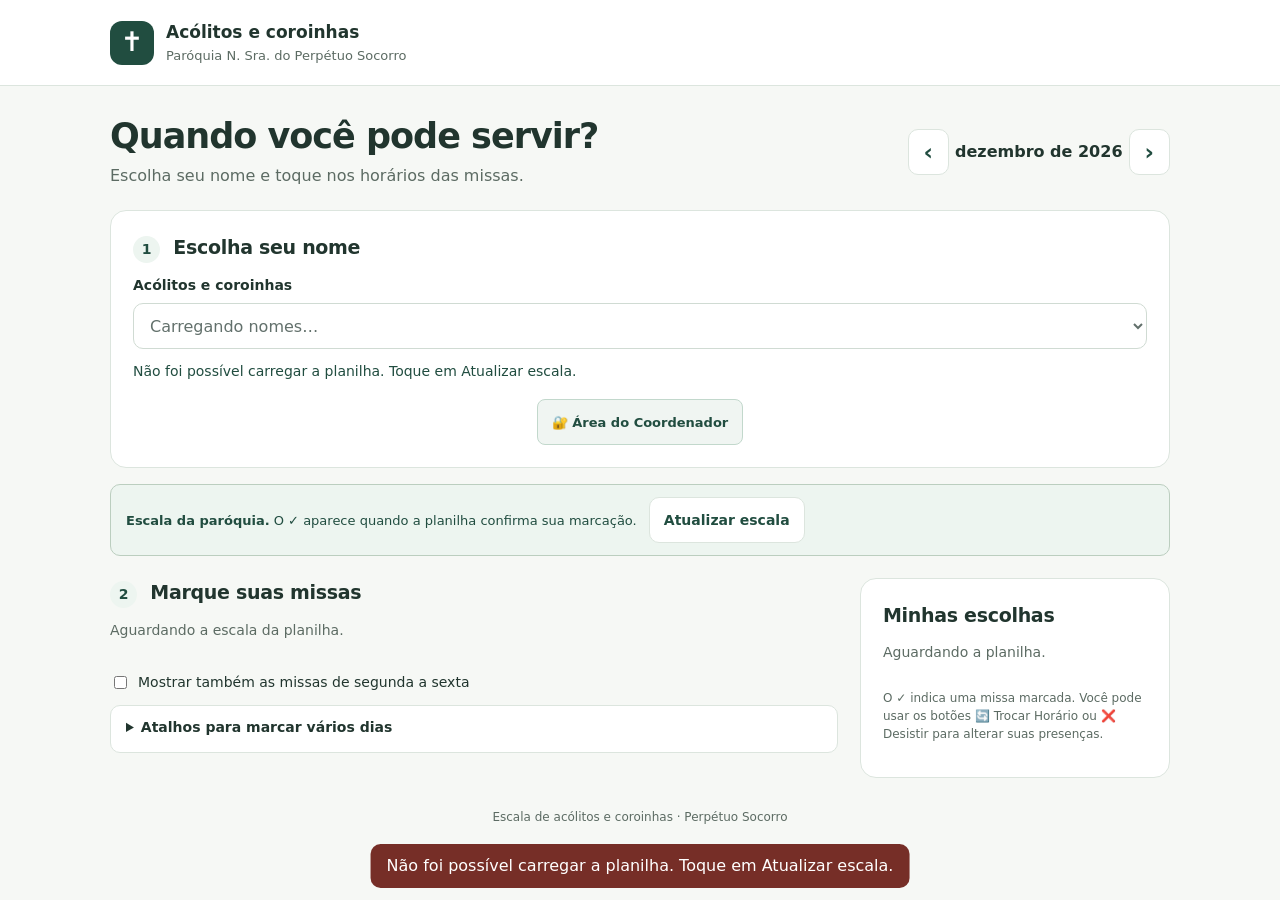
==== commit 4e9ba505: "Painel do Coordenador com limpeza de escalas antigas (>7 dias), zerar mes, auto-limpeza de 1 semana," ====
--- a/index.html
+++ b/index.html
@@ -539,6 +539,147 @@
 
         .roster-action-btn.danger:hover {
             background: #fde8e6;
+            border-color: #8c3228;
+        }
+
+        .coord-bar {
+            margin-top: 14px;
+            text-align: center;
+        }
+
+        .coord-btn {
+            background: #f0f5f2;
+            border: 1px solid #c2d8cc;
+            color: var(--green);
+            font-size: 13px;
+            font-weight: 600;
+            padding: 6px 14px;
+            border-radius: 8px;
+            cursor: pointer;
+            transition: all 0.2s;
+        }
+
+        .coord-btn:hover {
+            background: #e2ede7;
+            border-color: var(--green);
+        }
+
+        .coord-panel {
+            background: #f8faf8;
+            border: 1px solid #cce0d4;
+            border-radius: 12px;
+            padding: 14px;
+            margin-top: 10px;
+            text-align: left;
+            box-shadow: 0 2px 6px rgba(0,0,0,0.04);
+        }
+
+        .coord-actions {
+            display: flex;
+            gap: 8px;
+            flex-wrap: wrap;
+        }
+
+        .coord-act-btn {
+            background: white;
+            border: 1px solid #c6dcce;
+            padding: 6px 12px;
+            border-radius: 8px;
+            font-size: 12.5px;
+            font-weight: 600;
+            cursor: pointer;
+            color: var(--ink);
+            transition: all 0.15s;
+        }
+
+        .coord-act-btn:hover {
+            background: var(--light);
+            border-color: var(--green);
+        }
+
+        .coord-act-btn.danger {
+            background: #fff5f4;
+            border-color: #ecc5c1;
+            color: #8c3228;
+        }
+
+        .coord-act-btn.danger:hover {
+            background: #fcebe9;
+            border-color: #8c3228;
+        }
+
+        .coord-act-btn.logout {
+            margin-left: auto;
+            color: var(--muted);
+        }
+
+        .my-schedule-item {
+            display: flex;
+            flex-direction: column;
+            gap: 6px;
+            padding: 10px 0;
+            border-top: 1px solid var(--line);
+        }
+
+        .my-schedule-info {
+            display: flex;
+            align-items: center;
+            justify-content: space-between;
+            gap: 8px;
+        }
+
+        .my-schedule-title {
+            font-weight: 600;
+            font-size: 14px;
+            color: var(--green);
+        }
+
+        .my-schedule-actions {
+            display: flex;
+            gap: 8px;
+            align-items: center;
+            margin-top: 4px;
+        }
+
+        .btn-trocar-meu {
+            background: var(--light);
+            border: 1px solid #c2dbcd;
+            color: var(--green);
+            font-size: 12px;
+            font-weight: 600;
+            padding: 4px 10px;
+            border-radius: 6px;
+            cursor: pointer;
+            min-height: auto;
+            display: inline-flex;
+            align-items: center;
+            gap: 4px;
+            transition: all 0.15s;
+        }
+
+        .btn-trocar-meu:hover {
+            background: #ddead2;
+            border-color: var(--green);
+        }
+
+        .btn-desistir-meu {
+            background: #fff5f4;
+            border: 1px solid #ecc5c1;
+            color: #8c3228;
+            font-size: 12px;
+            font-weight: 600;
+            padding: 4px 10px;
+            border-radius: 6px;
+            cursor: pointer;
+            min-height: auto;
+            display: inline-flex;
+            align-items: center;
+            gap: 4px;
+            transition: all 0.15s;
+        }
+
+        .btn-desistir-meu:hover {
+            background: #fcebe9;
             border-color: #8c3228;
         }
 
@@ -767,6 +908,18 @@
                 <option>Carregando nomes…</option>
             </select>
             <div id="status" class="status" role="status" aria-live="polite">Buscando a escala na planilha…</div>
+            <div class="coord-bar">
+                <button id="btnCoord" type="button" class="coord-btn">🔐 Área do Coordenador</button>
+                <div id="coordPanel" class="coord-panel" hidden>
+                    <strong>⚙️ Painel da Coordenação (Luiggi Barudi / Bruno Serra)</strong>
+                    <p class="muted" style="font-size:12px; margin:4px 0 10px 0;">Gerencie e higienize a escala oficial da paróquia:</p>
+                    <div class="coord-actions">
+                        <button id="btnLimparAntigas" type="button" class="coord-act-btn">🧹 Apagar escalas com mais de 7 dias</button>
+                        <button id="btnZerarMes" type="button" class="coord-act-btn danger">🗑️ Zerar escala de todo este mês</button>
+                        <button id="btnSairCoord" type="button" class="coord-act-btn logout">Sair</button>
+                    </div>
+                </div>
+            </div>
         </section>
         <p class="notice"><strong>Escala da paróquia.</strong> O ✓ aparece quando a planilha confirma sua marcação.
             <button id="refresh" type="button">Atualizar escala</button></p>
@@ -792,7 +945,7 @@
                 <p class="summary-count" id="summaryCount"></p>
                 <ul class="summary-list" id="summaryList"></ul><button class="danger" id="clearAll" disabled>Desmarcar
                     minhas missas deste mês</button>
-                <p class="save-note">O ✓ indica uma missa marcada. Toque de novo no horário para desmarcar.</p>
+                <p class="save-note">O ✓ indica uma missa marcada. Você pode usar os botões 🔄 Trocar Horário ou ❌ Desistir para alterar suas presenças.</p>
             </aside>
         </div>
     </main>
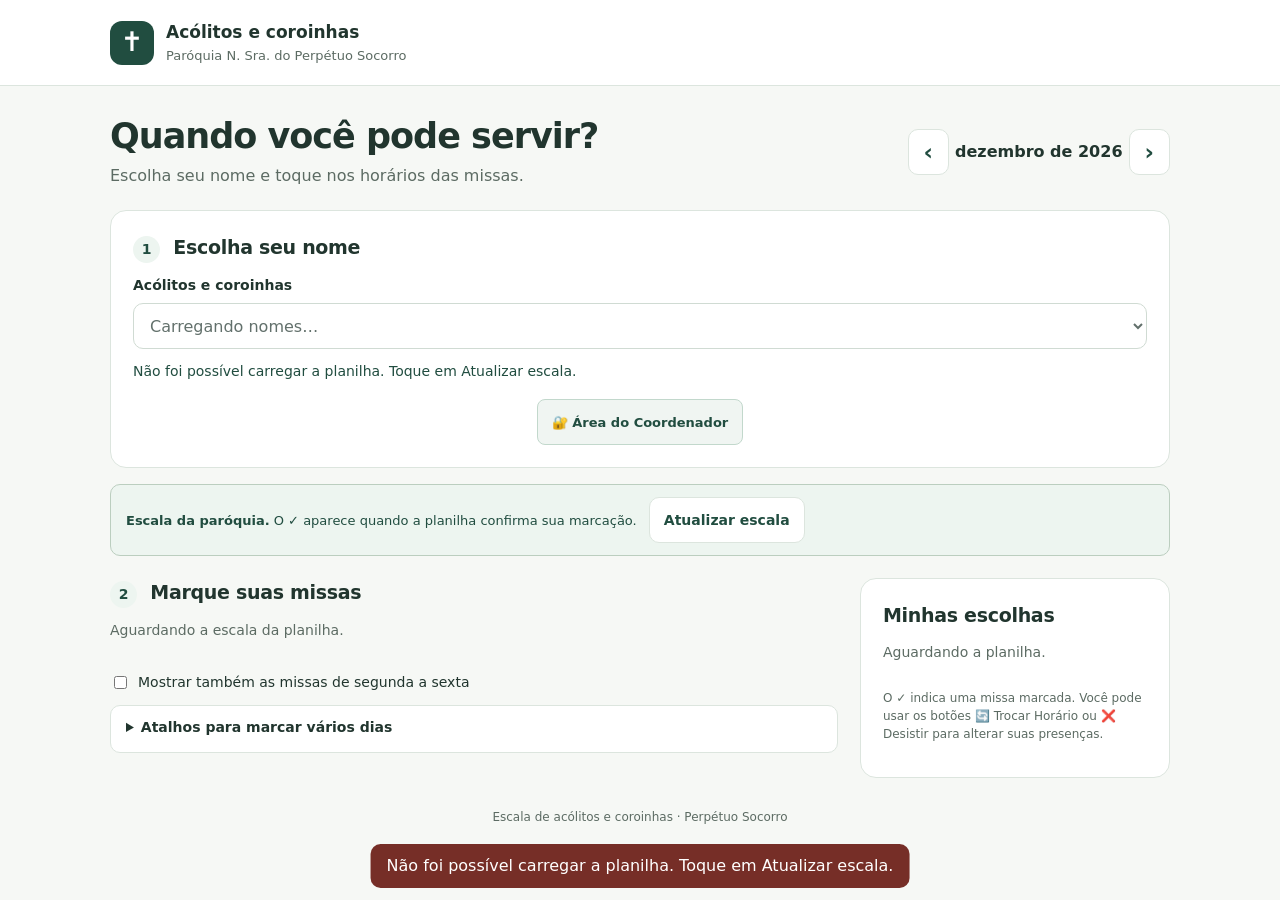
==== commit d1738406: "Seguranca: exigir senha de coordenador para tirar todos ou alterar escala de terceiros, e cache-bust" ====
--- a/index.html
+++ b/index.html
@@ -951,7 +951,7 @@
     </main>
     <div id="feedback" role="status" hidden></div>
     <footer class="wrap">Escala de acólitos e coroinhas · Perpétuo Socorro</footer>
-    <script src="escala-planilha.js"></script>
+    <script src="escala-planilha.js?v=2.2"></script>
 </body>
 
 </html>
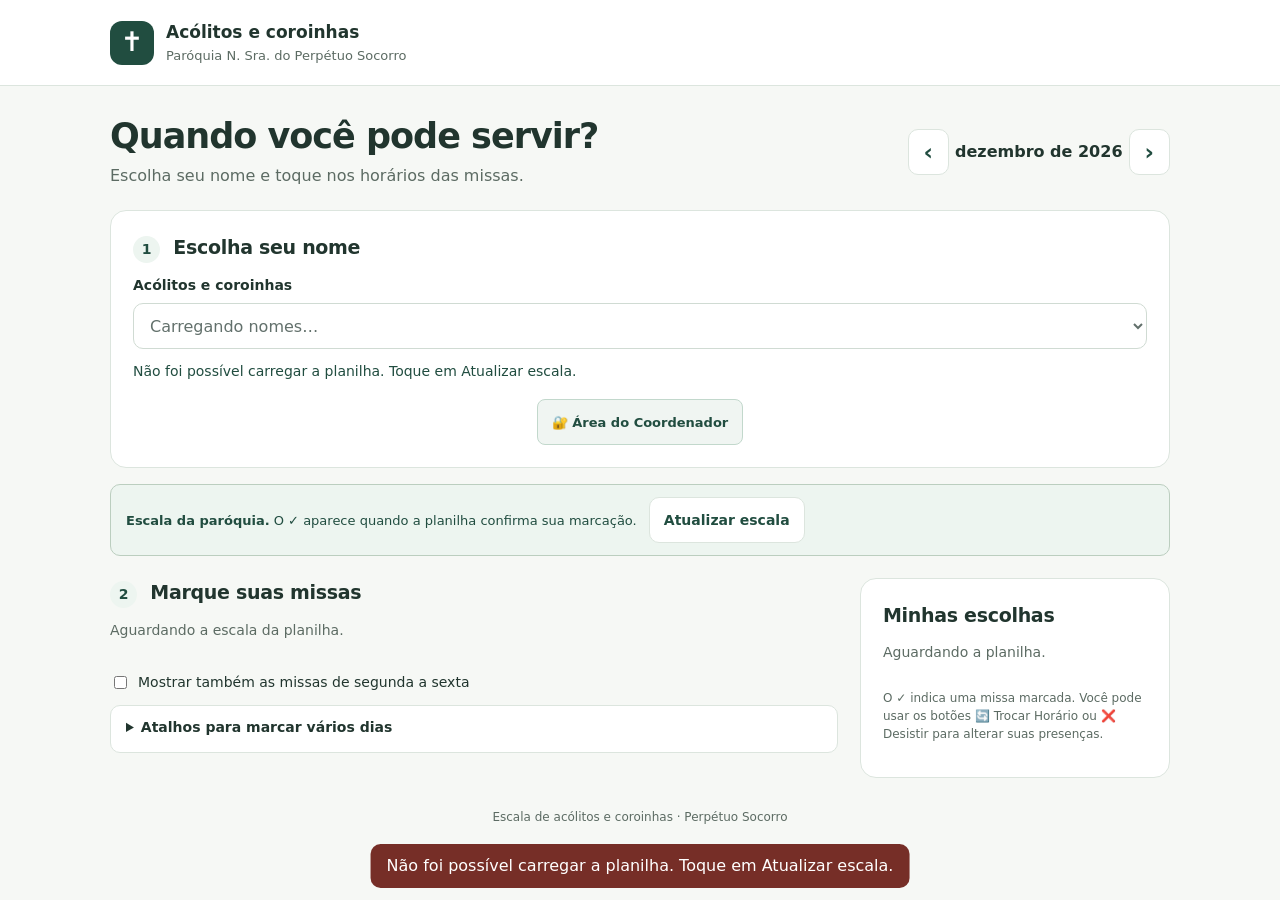
==== commit d9ecdb74: "Definir amoservir como senha padrao do coordenador" ====
--- a/index.html
+++ b/index.html
@@ -571,7 +571,7 @@
             padding: 14px;
             margin-top: 10px;
             text-align: left;
-            box-shadow: 0 2px 6px rgba(0,0,0,0.04);
+            box-shadow: 0 2px 6px rgba(0, 0, 0, 0.04);
         }
 
         .coord-actions {
@@ -912,17 +912,21 @@
                 <button id="btnCoord" type="button" class="coord-btn">🔐 Área do Coordenador</button>
                 <div id="coordPanel" class="coord-panel" hidden>
                     <strong>⚙️ Painel da Coordenação (Luiggi Barudi / Bruno Serra)</strong>
-                    <p class="muted" style="font-size:12px; margin:4px 0 10px 0;">Gerencie e higienize a escala oficial da paróquia:</p>
+                    <p class="muted" style="font-size:12px; margin:4px 0 10px 0;">Gerencie e higienize a escala oficial
+                        da paróquia:</p>
                     <div class="coord-actions">
-                        <button id="btnLimparAntigas" type="button" class="coord-act-btn">🧹 Apagar escalas com mais de 7 dias</button>
-                        <button id="btnZerarMes" type="button" class="coord-act-btn danger">🗑️ Zerar escala de todo este mês</button>
+                        <button id="btnLimparAntigas" type="button" class="coord-act-btn">🧹 Apagar escalas com mais de
+                            7 dias</button>
+                        <button id="btnZerarMes" type="button" class="coord-act-btn danger">🗑️ Zerar escala de todo
+                            este mês</button>
                         <button id="btnSairCoord" type="button" class="coord-act-btn logout">Sair</button>
                     </div>
                 </div>
             </div>
         </section>
         <p class="notice"><strong>Escala da paróquia.</strong> O ✓ aparece quando a planilha confirma sua marcação.
-            <button id="refresh" type="button">Atualizar escala</button></p>
+            <button id="refresh" type="button">Atualizar escala</button>
+        </p>
         <div class="layout">
             <section aria-labelledby="calendarTitle">
                 <div class="calendar-head">
@@ -945,7 +949,8 @@
                 <p class="summary-count" id="summaryCount"></p>
                 <ul class="summary-list" id="summaryList"></ul><button class="danger" id="clearAll" disabled>Desmarcar
                     minhas missas deste mês</button>
-                <p class="save-note">O ✓ indica uma missa marcada. Você pode usar os botões 🔄 Trocar Horário ou ❌ Desistir para alterar suas presenças.</p>
+                <p class="save-note">O ✓ indica uma missa marcada. Você pode usar os botões 🔄 Trocar Horário ou ❌
+                    Desistir para alterar suas presenças.</p>
             </aside>
         </div>
     </main>
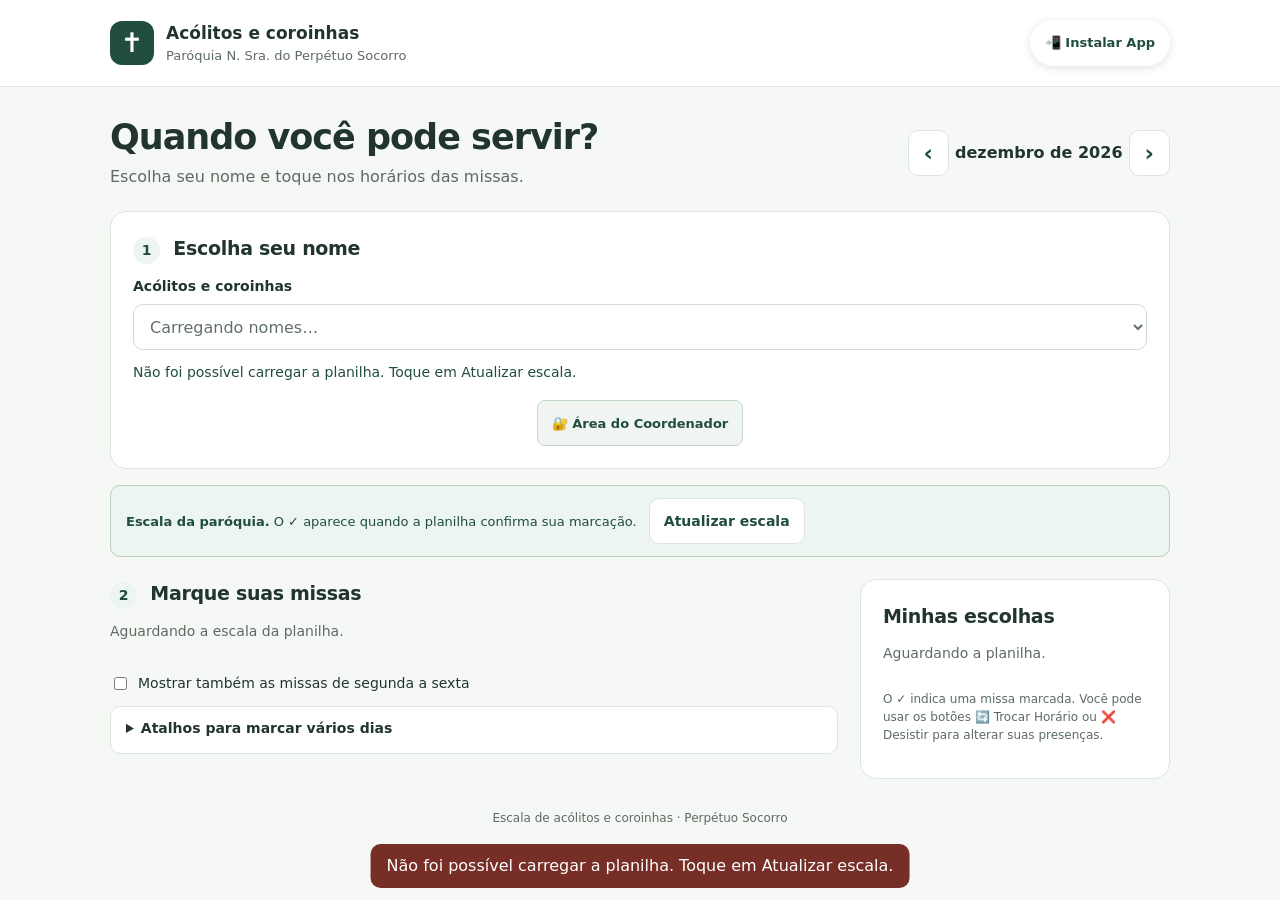
==== commit 07c2ab01: "Seguranca: hash SHA-256 para senhas e suporte completo a PWA para instalacao em iPhone e Android" ====
--- a/index.html
+++ b/index.html
@@ -7,6 +7,14 @@
     <meta name="theme-color" content="#214d40">
     <title>Escala de Acólitos e Coroinhas</title>
     <link rel="icon" href="favicon.ico">
+    <link rel="manifest" href="manifest.json">
+    <meta name="mobile-web-app-capable" content="yes">
+    <meta name="apple-mobile-web-app-capable" content="yes">
+    <meta name="apple-mobile-web-app-status-bar-style" content="default">
+    <meta name="apple-mobile-web-app-title" content="Escala Acólitos">
+    <link rel="apple-touch-icon" href="apple-touch-icon.png">
+    <link rel="apple-touch-icon" sizes="180x180" href="apple-touch-icon.png">
+    <link rel="icon" type="image/png" sizes="192x192" href="icon-192.png">
     <style>
         :root {
             --green: #214d40;
@@ -879,6 +887,28 @@
             background: #762e27
         }
 
+        .btn-install-app {
+            margin-left: auto;
+            background: #ffffff;
+            color: var(--green);
+            border: 1px solid rgba(255, 255, 255, 0.4);
+            padding: 7px 14px;
+            border-radius: 999px;
+            font-size: 13px;
+            font-weight: 700;
+            cursor: pointer;
+            display: inline-flex;
+            align-items: center;
+            gap: 6px;
+            transition: all 0.2s ease;
+            box-shadow: 0 2px 8px rgba(0,0,0,0.12);
+        }
+
+        .btn-install-app:hover {
+            background: #edf5f0;
+            transform: translateY(-1px);
+        }
+
         button[hidden] {
             display: none
         }
@@ -888,8 +918,12 @@
 <body>
     <a class="skip" href="#identity">Ir para escolher meu nome</a>
     <header>
-        <div class="wrap brand"><span class="brand-mark" aria-hidden="true">✝</span>
-            <div><strong>Acólitos e coroinhas</strong><small>Paróquia N. Sra. do Perpétuo Socorro</small></div>
+        <div class="wrap brand">
+            <div style="display:flex;align-items:center;gap:12px;">
+                <span class="brand-mark" aria-hidden="true">✝</span>
+                <div><strong>Acólitos e coroinhas</strong><small>Paróquia N. Sra. do Perpétuo Socorro</small></div>
+            </div>
+            <button id="btnInstallApp" class="btn-install-app" type="button" title="Instalar aplicativo no celular">📲 Instalar App</button>
         </div>
     </header>
     <main class="wrap">
@@ -956,7 +990,36 @@
     </main>
     <div id="feedback" role="status" hidden></div>
     <footer class="wrap">Escala de acólitos e coroinhas · Perpétuo Socorro</footer>
-    <script src="escala-planilha.js?v=2.2"></script>
+    <script src="escala-planilha.js?v=2.3"></script>
+    <script>
+      if ('serviceWorker' in navigator) {
+        window.addEventListener('load', () => {
+          navigator.serviceWorker.register('sw.js').catch(() => {});
+        });
+      }
+      let deferredPrompt = null;
+      const btnInstall = document.getElementById('btnInstallApp');
+      window.addEventListener('beforeinstallprompt', (e) => {
+        e.preventDefault();
+        deferredPrompt = e;
+      });
+      if (btnInstall) {
+        btnInstall.addEventListener('click', async () => {
+          if (deferredPrompt) {
+            deferredPrompt.prompt();
+            await deferredPrompt.userChoice;
+            deferredPrompt = null;
+          } else {
+            const isIOS = /iPad|iPhone|iPod/.test(navigator.userAgent) && !window.MSStream;
+            if (isIOS) {
+              alert('📲 Como instalar no iPhone:\n\n1. Toque no botão Compartilhar (quadrado com seta ⬆️ no rodapé do Safari).\n2. Role um pouco para baixo e toque em "Adicionar à Tela de Início" ➕.\n3. Toque em "Adicionar" no topo direito.');
+            } else {
+              alert('📲 Como instalar no Android:\n\nToque no menu do navegador (três pontinhos ⋮ no topo direito) e selecione "Instalar aplicativo" ou "Adicionar à tela inicial".');
+            }
+          }
+        });
+      }
+    </script>
 </body>
 
 </html>
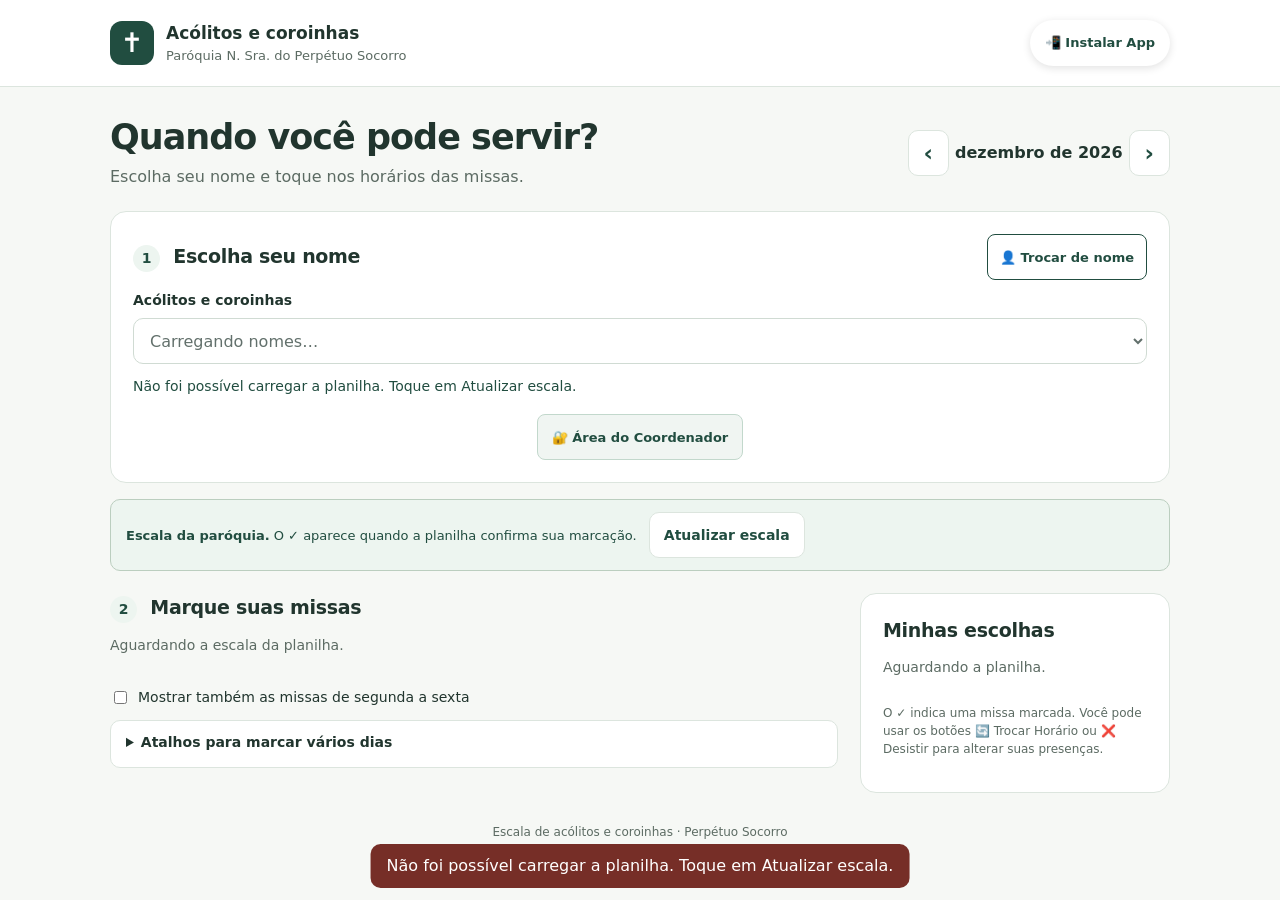
==== commit 74812b63: "Tela inicial Quem e voce para selecionar acolito ao abrir o site" ====
--- a/index.html
+++ b/index.html
@@ -909,6 +909,150 @@
             transform: translateY(-1px);
         }
 
+        .welcome-overlay {
+            position: fixed;
+            top: 0;
+            left: 0;
+            width: 100vw;
+            height: 100vh;
+            background: rgba(10, 25, 20, 0.78);
+            backdrop-filter: blur(8px);
+            -webkit-backdrop-filter: blur(8px);
+            z-index: 1000;
+            display: flex;
+            align-items: center;
+            justify-content: center;
+            padding: 16px;
+            box-sizing: border-box;
+            animation: fadeInWelcome 0.25s ease-out;
+        }
+
+        .welcome-overlay[hidden] {
+            display: none !important;
+        }
+
+        .welcome-card {
+            background: #ffffff;
+            color: var(--ink);
+            width: 100%;
+            max-width: 440px;
+            border-radius: 20px;
+            padding: 28px 24px;
+            box-shadow: 0 20px 40px rgba(0, 0, 0, 0.35);
+            text-align: center;
+            border: 1px solid var(--line);
+            animation: slideUpWelcome 0.3s cubic-bezier(0.16, 1, 0.3, 1);
+        }
+
+        @keyframes fadeInWelcome {
+            from { opacity: 0; }
+            to { opacity: 1; }
+        }
+
+        @keyframes slideUpWelcome {
+            from { opacity: 0; transform: translateY(20px) scale(0.96); }
+            to { opacity: 1; transform: translateY(0) scale(1); }
+        }
+
+        .welcome-icon {
+            font-size: 42px;
+            margin-bottom: 6px;
+        }
+
+        .welcome-card h2 {
+            margin: 0 0 6px 0;
+            font-size: 24px;
+            color: var(--green);
+        }
+
+        .welcome-subtitle {
+            margin: 0 0 18px 0;
+            color: var(--muted);
+            font-size: 14px;
+            line-height: 1.4;
+        }
+
+        .welcome-form {
+            text-align: left;
+            display: flex;
+            flex-direction: column;
+            gap: 12px;
+        }
+
+        .welcome-label {
+            font-size: 13px;
+            font-weight: 600;
+            color: var(--ink);
+        }
+
+        .welcome-select {
+            width: 100%;
+            font-size: 16px;
+            padding: 12px;
+            border: 2px solid var(--green);
+            border-radius: 12px;
+            background: #fff;
+            color: var(--ink);
+            outline: none;
+            box-sizing: border-box;
+        }
+
+        .welcome-btn-primary {
+            width: 100%;
+            padding: 14px;
+            background: var(--green);
+            color: white;
+            font-size: 16px;
+            font-weight: 700;
+            border: none;
+            border-radius: 12px;
+            cursor: pointer;
+            transition: all 0.2s;
+            margin-top: 6px;
+        }
+
+        .welcome-btn-primary:disabled {
+            background: #cbd5cb;
+            cursor: not-allowed;
+            color: #7a887d;
+        }
+
+        .welcome-btn-primary:not(:disabled):hover {
+            background: #17382e;
+            transform: translateY(-1px);
+        }
+
+        .welcome-btn-sec {
+            width: 100%;
+            background: transparent;
+            border: none;
+            color: var(--muted);
+            font-size: 13px;
+            padding: 8px;
+            cursor: pointer;
+            text-decoration: underline;
+        }
+
+        .welcome-btn-sec:hover {
+            color: var(--ink);
+        }
+
+        .btn-trocar-identidade {
+            background: #ffffff;
+            color: var(--green);
+            border: 1px solid var(--green);
+            padding: 5px 12px;
+            border-radius: 8px;
+            font-size: 13px;
+            font-weight: 600;
+            cursor: pointer;
+            transition: all 0.2s;
+        }
+
+        .btn-trocar-identidade:hover {
+            background: var(--light);
+        }
+
         button[hidden] {
             display: none
         }
@@ -916,6 +1060,25 @@
 </head>
 
 <body>
+    <div id="welcomeModal" class="welcome-overlay" hidden>
+        <div class="welcome-card" role="dialog" aria-modal="true" aria-labelledby="welcomeTitle">
+            <div class="welcome-icon">✝️</div>
+            <h2 id="welcomeTitle">Quem é você?</h2>
+            <p class="welcome-subtitle">Selecione seu nome para ver suas missas e marcar seus horários de servir:</p>
+            <div class="welcome-form">
+                <label for="welcomeUserSelect" class="welcome-label">Seu nome (Acólito / Coroinha):</label>
+                <select id="welcomeUserSelect" class="welcome-select">
+                    <option value="">Carregando lista de nomes…</option>
+                </select>
+                <button id="btnWelcomeEntrar" type="button" class="welcome-btn-primary" disabled>
+                    Entrar na Escala ➔
+                </button>
+                <button id="btnWelcomeVisitante" type="button" class="welcome-btn-sec">
+                    Apenas visualizar como visitante
+                </button>
+            </div>
+        </div>
+    </div>
     <a class="skip" href="#identity">Ir para escolher meu nome</a>
     <header>
         <div class="wrap brand">
@@ -937,8 +1100,12 @@
                     id="nextMonth" aria-label="Próximo mês">›</button></nav>
         </div>
         <section id="identity" class="card" aria-labelledby="identityTitle">
-            <h2 id="identityTitle"><span class="step">1</span> Escolha seu nome</h2><label for="userSelect"
-                class="field-label">Acólitos e coroinhas</label><select id="userSelect" disabled>
+            <div style="display:flex;align-items:center;justify-content:space-between;flex-wrap:wrap;gap:8px;">
+                <h2 id="identityTitle" style="margin:0;"><span class="step">1</span> Escolha seu nome</h2>
+                <button id="btnTrocarNome" type="button" class="btn-trocar-identidade">👤 Trocar de nome</button>
+            </div>
+            <label for="userSelect" class="field-label" style="margin-top:10px;">Acólitos e coroinhas</label>
+            <select id="userSelect" disabled>
                 <option>Carregando nomes…</option>
             </select>
             <div id="status" class="status" role="status" aria-live="polite">Buscando a escala na planilha…</div>
@@ -990,7 +1157,7 @@
     </main>
     <div id="feedback" role="status" hidden></div>
     <footer class="wrap">Escala de acólitos e coroinhas · Perpétuo Socorro</footer>
-    <script src="escala-planilha.js?v=2.3"></script>
+    <script src="escala-planilha.js?v=2.4"></script>
     <script>
       if ('serviceWorker' in navigator) {
         window.addEventListener('load', () => {
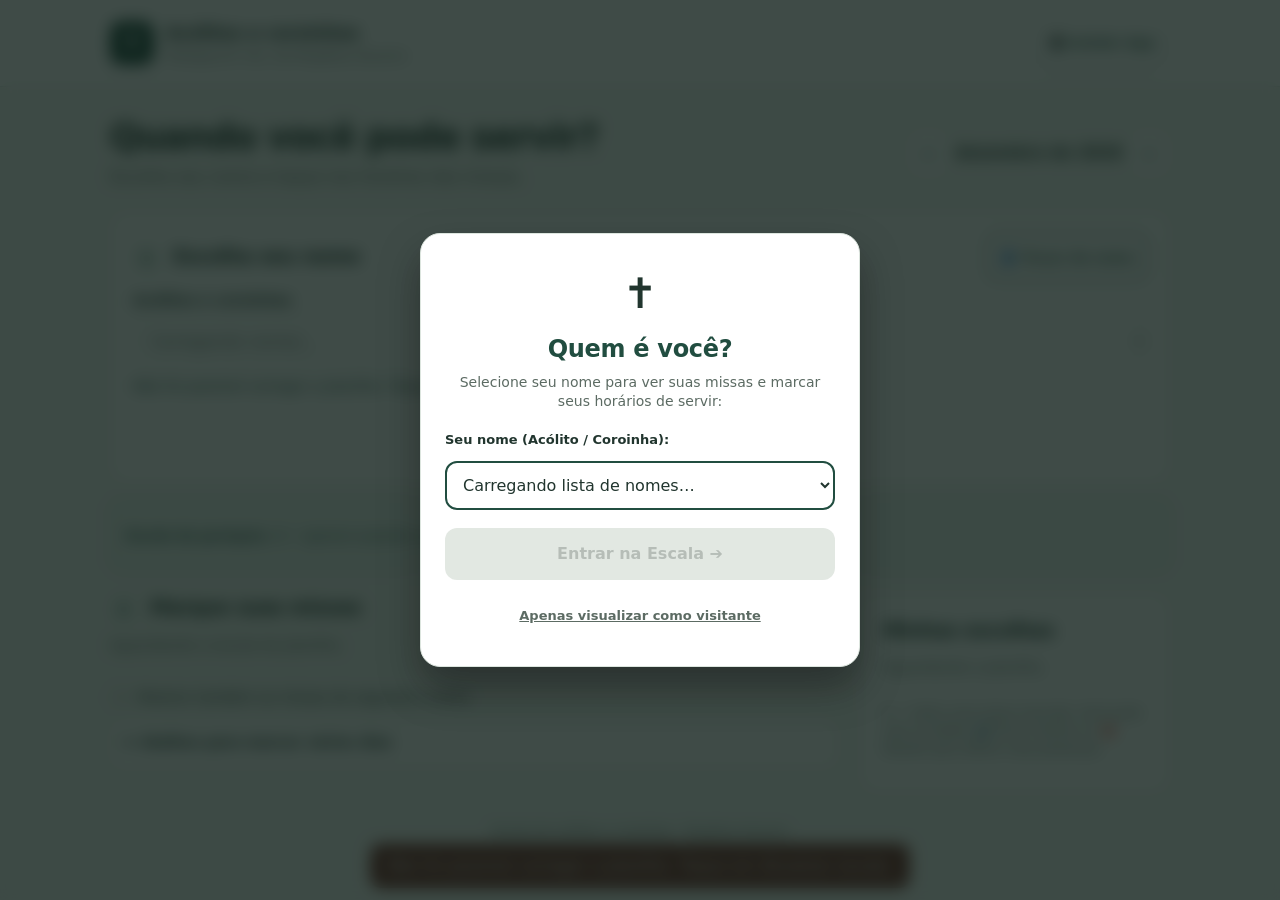
==== commit 33c4f5a3: "Exibir tela inicial Quem e voce imediatamente e limpar caches antigos do ServiceWorker" ====
--- a/index.html
+++ b/index.html
@@ -4,6 +4,9 @@
 <head>
     <meta charset="UTF-8">
     <meta name="viewport" content="width=device-width, initial-scale=1">
+    <meta http-equiv="Cache-Control" content="no-cache, no-store, must-revalidate">
+    <meta http-equiv="Pragma" content="no-cache">
+    <meta http-equiv="Expires" content="0">
     <meta name="theme-color" content="#214d40">
     <title>Escala de Acólitos e Coroinhas</title>
     <link rel="icon" href="favicon.ico">
@@ -1060,7 +1063,7 @@
 </head>
 
 <body>
-    <div id="welcomeModal" class="welcome-overlay" hidden>
+    <div id="welcomeModal" class="welcome-overlay">
         <div class="welcome-card" role="dialog" aria-modal="true" aria-labelledby="welcomeTitle">
             <div class="welcome-icon">✝️</div>
             <h2 id="welcomeTitle">Quem é você?</h2>
@@ -1157,7 +1160,7 @@
     </main>
     <div id="feedback" role="status" hidden></div>
     <footer class="wrap">Escala de acólitos e coroinhas · Perpétuo Socorro</footer>
-    <script src="escala-planilha.js?v=2.4"></script>
+    <script src="escala-planilha.js?v=2.5"></script>
     <script>
       if ('serviceWorker' in navigator) {
         window.addEventListener('load', () => {
